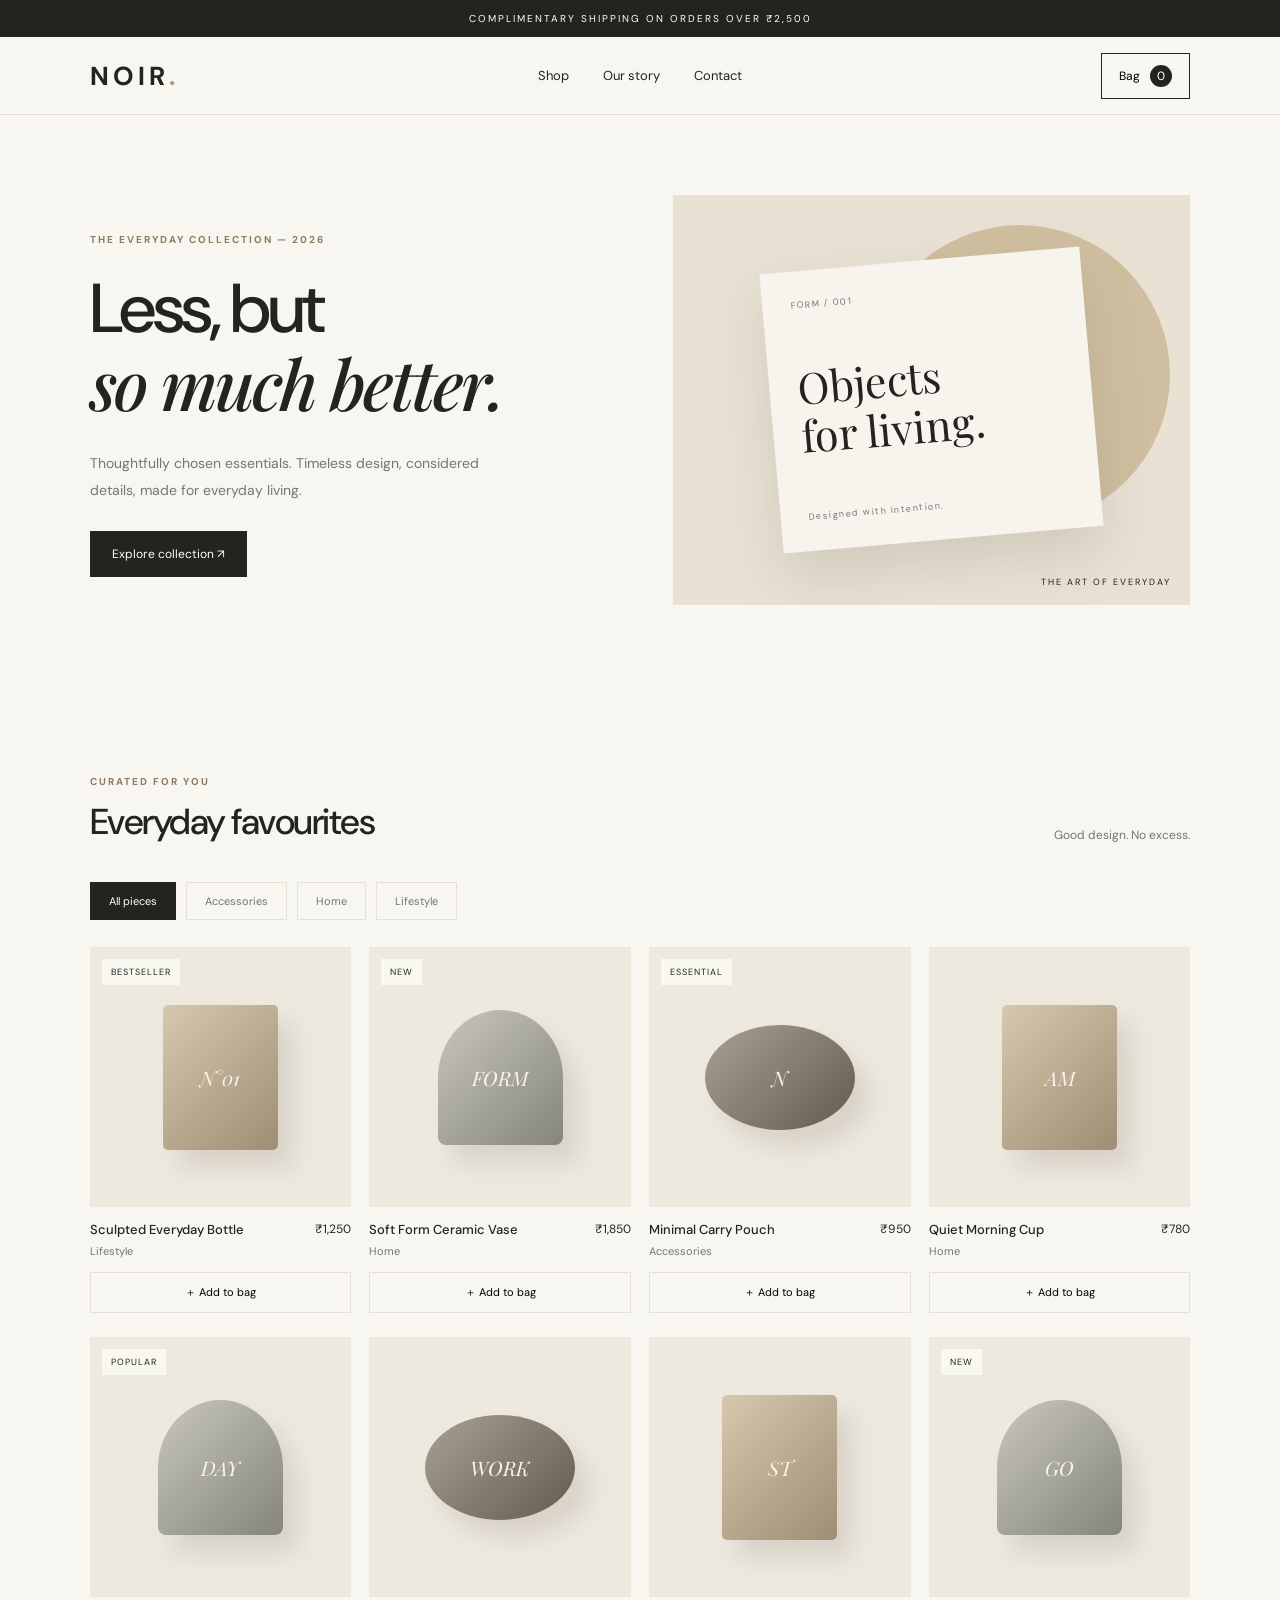
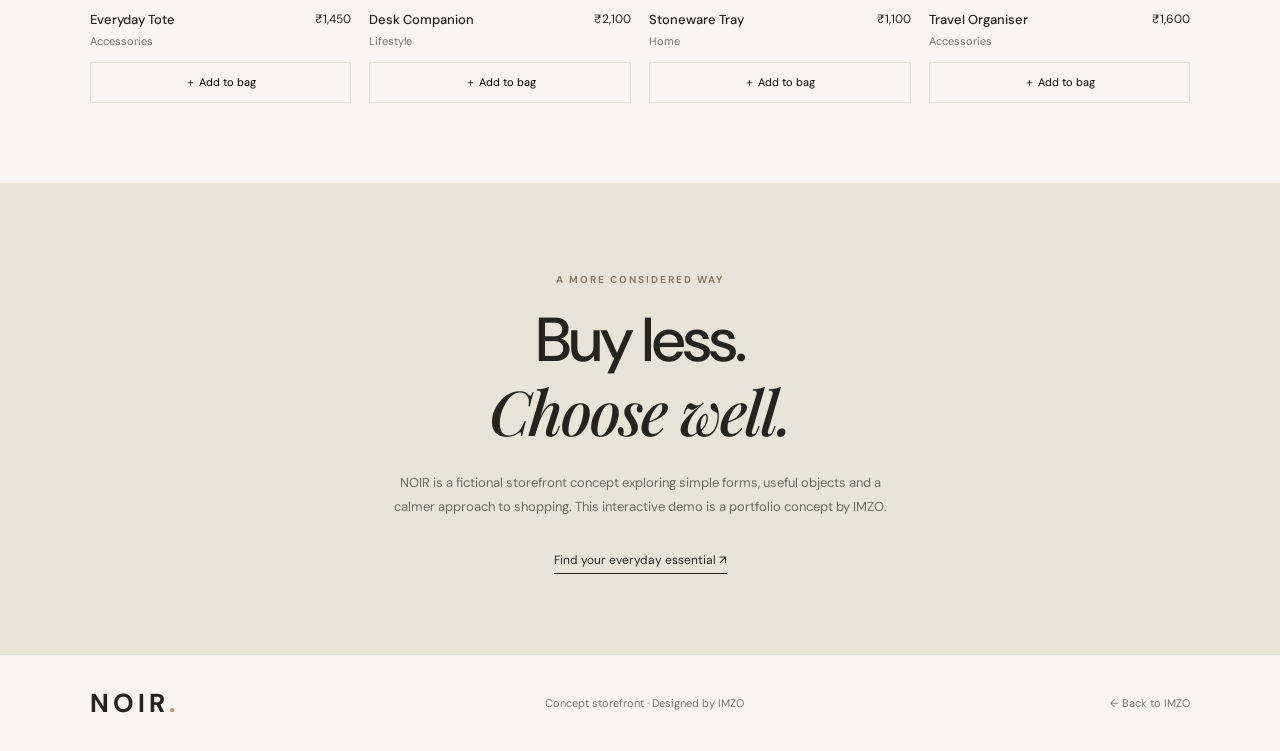
==== demos/ecommerce/index.html @ da0cf643 "Add IMZO website and demos" ====
<!DOCTYPE html>
<html lang="en">
<head>
  <meta charset="UTF-8">
  <meta name="viewport" content="width=device-width, initial-scale=1.0">
  <meta name="description" content="A premium demo storefront created by IMZO.">
  <title>NOIR — Modern Essentials</title>
  <link rel="stylesheet" href="style.css">
  <script src="script.js" defer></script>
</head>
<body>
  <div class="announcement">COMPLIMENTARY SHIPPING ON ORDERS OVER ₹2,500</div>
  <header class="header">
    <a class="logo" href="#">NOIR<span>.</span></a>
    <nav>
      <a href="#shop">Shop</a>
      <a href="#story">Our story</a>
      <a href="#footer">Contact</a>
    </nav>
    <button class="cart-button" id="cartButton">Bag <span id="cartCount">0</span></button>
  </header>

  <main>
    <section class="hero">
      <div class="hero-copy">
        <p class="eyebrow">THE EVERYDAY COLLECTION — 2026</p>
        <h1>Less, but<br><em>so much better.</em></h1>
        <p>Thoughtfully chosen essentials. Timeless design, considered details, made for everyday living.</p>
        <a class="button" href="#shop">Explore collection ↗</a>
      </div>
      <div class="hero-art" role="img" aria-label="Abstract neutral-toned product campaign">
        <div class="sun"></div><div class="art-card"><span>FORM / 001</span><strong>Objects<br>for living.</strong><small>Designed with intention.</small></div>
        <div class="art-caption">THE ART OF EVERYDAY</div>
      </div>
    </section>

    <section class="shop section" id="shop">
      <div class="section-heading"><div><p class="eyebrow">CURATED FOR YOU</p><h2>Everyday favourites</h2></div><p>Good design. No excess.</p></div>
      <div class="filters" id="filters">
        <button class="filter active" data-category="All">All pieces</button>
        <button class="filter" data-category="Accessories">Accessories</button>
        <button class="filter" data-category="Home">Home</button>
        <button class="filter" data-category="Lifestyle">Lifestyle</button>
      </div>
      <div class="products" id="products"></div>
    </section>

    <section class="story section" id="story">
      <p class="eyebrow">A MORE CONSIDERED WAY</p>
      <h2>Buy less.<br><em>Choose well.</em></h2>
      <p>NOIR is a fictional storefront concept exploring simple forms, useful objects and a calmer approach to shopping. This interactive demo is a portfolio concept by IMZO.</p>
      <a class="text-link" href="#shop">Find your everyday essential ↗</a>
    </section>
  </main>

  <footer id="footer"><a class="logo" href="#">NOIR<span>.</span></a><p>Concept storefront · Designed by IMZO</p><a href="../../index.html">← Back to IMZO</a></footer>

  <dialog id="cartDialog">
    <div class="dialog-head"><h2>Your bag</h2><button id="closeCart" aria-label="Close cart">✕</button></div>
    <div id="cartItems"></div>
    <div class="cart-total">Subtotal <strong id="cartTotal">₹0</strong></div>
    <p class="cart-note">Demo only — checkout and payments are not enabled.</p>
    <button class="button full" id="checkoutButton">Continue</button>
  </dialog>
  <div class="toast" id="toast" role="status" aria-live="polite"></div>
</body>
</html>
---- demos/ecommerce/style.css ----
﻿@import url('https://fonts.googleapis.com/css2?family=DM+Sans:wght@400;500;600;700&family=Playfair+Display:ital,wght@0,500;0,600;1,500;1,600&display=swap');

:root {
  --ink: #24231f;
  --muted: #77756f;
  --paper: #f8f6f1;
  --cream: #eee9df;
  --sand: #d4c2a2;
  --line: #e5dfd4;
}

* {
  box-sizing: border-box;
}

html {
  scroll-behavior: smooth;
}

body {
  margin: 0;
  background: var(--paper);
  color: var(--ink);
  font-family: 'DM Sans', sans-serif;
}

a {
  color: inherit;
  text-decoration: none;
  transition: color .25s ease;
}

a:hover {
  color: #927b56;
}

button {
  font: inherit;
  cursor: pointer;
  transition: all .25s ease;
}

button:focus-visible,
a:focus-visible {
  outline: 2px solid #a58a60;
  outline-offset: 4px;
}

::selection {
  background: var(--sand);
  color: var(--ink);
}

.announcement {
  background: var(--ink);
  color: white;
  text-align: center;
  padding: 12px;
  font-size: 10px;
  letter-spacing: 2px;
}

.header {
  min-height: 78px;
  padding: 0 7%;
  display: flex;
  align-items: center;
  justify-content: space-between;
  gap: 20px;
  border-bottom: 1px solid var(--line);
  background: var(--paper);
}

.logo {
  font-size: 26px;
  font-weight: 700;
  letter-spacing: 4px;
}

.logo span {
  color: #b39a72;
}

.header nav {
  display: flex;
  gap: 34px;
  font-size: 13px;
}

.cart-button {
  border: 1px solid var(--ink);
  background: transparent;
  padding: 11px 17px;
  font-size: 12px;
}

.cart-button span {
  display: inline-block;
  background: var(--ink);
  color: white;
  padding: 3px 7px;
  border-radius: 50%;
  margin-left: 7px;
}

.hero {
  display: grid;
  grid-template-columns: 1fr 1fr;
  min-height: 570px;
  padding: 65px 7%;
  gap: 6%;
  align-items: center;
}

.hero-copy {
  max-width: 490px;
}

.eyebrow {
  font-size: 10px;
  letter-spacing: 2px;
  font-weight: 700;
  color: #8b7b60;
}

.hero h1 {
  font-size: clamp(42px, 5.4vw, 74px);
  line-height: 1.08;
  letter-spacing: -3px;
  font-weight: 500;
  margin: 25px 0;
}

.hero h1 em,
.story h2 em {
  font-family: 'Playfair Display', serif;
  font-weight: 500;
}

.hero-copy > p:not(.eyebrow) {
  color: var(--muted);
  line-height: 1.9;
  font-size: 14px;
  max-width: 390px;
  margin-bottom: 28px;
}

.button {
  display: inline-flex;
  align-items: center;
  justify-content: center;
  background: var(--ink);
  color: white;
  padding: 15px 22px;
  border: 0;
  font-size: 12px;
}

.button:hover {
  transform: translateY(-2px);
  background: #514b40;
  color: white;
}

.hero-art {
  min-height: 410px;
  background: #e8e1d4;
  position: relative;
  overflow: hidden;
  display: grid;
  place-items: center;
}

.sun {
  position: absolute;
  width: 300px;
  height: 300px;
  border-radius: 50%;
  background: #d0bea0;
  top: 30px;
  right: 4%;
}

.art-card {
  position: relative;
  background: #f7f4ed;
  width: 62%;
  min-height: 280px;
  box-shadow: 0 25px 55px #71695730;
  padding: 28px;
  display: flex;
  flex-direction: column;
  justify-content: space-between;
  transform: rotate(-5deg);
  transition: transform .4s ease;
}

.hero-art:hover .art-card {
  transform: rotate(-2deg) translateY(-4px);
}

.art-card span,
.art-card small {
  font-size: 9px;
  letter-spacing: 1.5px;
  color: #777;
}

.art-card strong {
  font: clamp(26px, 3.4vw, 43px)/1.15 'Playfair Display', serif;
}

.art-caption {
  position: absolute;
  bottom: 17px;
  right: 19px;
  font-size: 9px;
  letter-spacing: 2px;
}

.section {
  padding: 80px 7%;
}

.section-heading {
  display: flex;
  justify-content: space-between;
  align-items: end;
  gap: 20px;
}

.section-heading h2 {
  font-size: 36px;
  font-weight: 500;
  letter-spacing: -1.5px;
  margin: 10px 0;
}

.section-heading > p {
  font-size: 12px;
  color: var(--muted);
}

.filters {
  display: flex;
  flex-wrap: wrap;
  gap: 10px;
  margin: 27px 0;
}

.filter {
  border: 1px solid var(--line);
  background: transparent;
  padding: 11px 18px;
  font-size: 11px;
  color: var(--muted);
}

.filter.active,
.filter:hover {
  background: var(--ink);
  color: white;
  border-color: var(--ink);
}

.products {
  display: grid;
  grid-template-columns: repeat(4, minmax(0, 1fr));
  gap: 24px 18px;
}

.product-card {
  min-width: 0;
  transition: transform .3s ease;
}

.product-card:hover {
  transform: translateY(-5px);
}

.product-visual {
  height: 260px;
  display: grid;
  place-items: center;
  position: relative;
  overflow: hidden;
  background: linear-gradient(145deg, #eee9df, #e5ded1);
  transition: box-shadow .3s ease;
}

.product-card:hover .product-visual {
  box-shadow: 0 18px 36px #24231f15;
}

.product-visual .shape {
  width: 115px;
  height: 145px;
  background: linear-gradient(135deg, #d6c7ae, #9f8e74);
  box-shadow: 15px 18px 25px #5d514426;
  border-radius: 5px;
  display: grid;
  place-items: center;
  font: italic 20px 'Playfair Display', serif;
  color: #f8f4ed;
  transition: transform .35s ease;
}

.product-card:nth-child(3n+2) .shape {
  background: linear-gradient(135deg, #c9c7bb, #858579);
  border-radius: 50% 50% 8px 8px;
  width: 125px;
  height: 135px;
}

.product-card:nth-child(3n) .shape {
  background: linear-gradient(135deg, #a9a095, #645b50);
  width: 150px;
  height: 105px;
  border-radius: 50%;
}

.product-card:hover .shape {
  transform: scale(1.07) rotate(-3deg);
}

.product-tag {
  position: absolute;
  top: 12px;
  left: 12px;
  background: #f8f7f0;
  padding: 7px 9px;
  font-size: 9px;
  letter-spacing: 1px;
}

.product-info {
  display: flex;
  justify-content: space-between;
  gap: 8px;
  align-items: start;
  padding: 14px 0;
}

.product-info h3 {
  font-size: 13px;
  font-weight: 500;
  margin: 0 0 6px;
}

.product-info p {
  font-size: 11px;
  color: var(--muted);
  margin: 0;
}

.price {
  font-size: 12px;
  white-space: nowrap;
}

.add-button {
  width: 100%;
  border: 1px solid var(--line);
  padding: 12px;
  background: transparent;
  font-size: 11px;
}

.add-button:hover {
  background: var(--ink);
  color: white;
  border-color: var(--ink);
}

.story {
  background: #eae4d8;
  text-align: center;
}

.story h2 {
  font: 500 clamp(38px, 5vw, 62px)/1.15 'DM Sans', sans-serif;
  letter-spacing: -2px;
  margin: 18px 0;
}

.story > p:not(.eyebrow) {
  max-width: 520px;
  margin: 20px auto;
  color: #6f6a60;
  font-size: 13px;
  line-height: 1.9;
}

.text-link {
  display: inline-block;
  border-bottom: 1px solid;
  padding-bottom: 5px;
  font-size: 12px;
  margin-top: 12px;
}

footer {
  display: flex;
  align-items: center;
  justify-content: space-between;
  gap: 20px;
  padding: 30px 7%;
  border-top: 1px solid var(--line);
  font-size: 11px;
  color: var(--muted);
}

footer .logo {
  color: var(--ink);
}

dialog {
  width: min(440px, calc(100% - 30px));
  border: 1px solid var(--line);
  padding: 25px;
  background: var(--paper);
  color: var(--ink);
  box-shadow: 0 20px 80px #0003;
}

dialog::backdrop {
  background: #17161380;
}

.dialog-head {
  display: flex;
  justify-content: space-between;
  align-items: center;
  border-bottom: 1px solid var(--line);
  padding-bottom: 15px;
}

.dialog-head h2 {
  font-size: 22px;
  font-weight: 500;
  margin: 0;
}

.dialog-head button {
  border: 0;
  background: transparent;
  font-size: 18px;
}

.cart-row {
  display: flex;
  justify-content: space-between;
  gap: 10px;
  padding: 15px 0;
  border-bottom: 1px solid var(--line);
  font-size: 12px;
}

.cart-row button {
  border: 0;
  background: transparent;
  color: #8a5d4c;
}

.cart-total {
  display: flex;
  justify-content: space-between;
  padding: 20px 0;
}

.cart-note {
  font-size: 11px;
  color: var(--muted);
  line-height: 1.6;
}

.full {
  width: 100%;
}

.toast {
  position: fixed;
  bottom: 20px;
  left: 50%;
  transform: translate(-50%, 20px);
  background: var(--ink);
  color: white;
  padding: 13px 18px;
  font-size: 12px;
  opacity: 0;
  pointer-events: none;
  transition: .25s;
}

.toast.show {
  opacity: 1;
  transform: translate(-50%, 0);
}

@media (max-width: 850px) {
  .hero {
    padding-top: 45px;
    min-height: auto;
  }

  .hero-art {
    min-height: 340px;
  }

  .products {
    grid-template-columns: repeat(2, minmax(0, 1fr));
  }

  .product-visual {
    height: 220px;
  }

  .section {
    padding-top: 60px;
    padding-bottom: 60px;
  }
}

@media (max-width: 560px) {
  .header {
    padding: 15px 5%;
    flex-wrap: wrap;
  }

  .header nav {
    gap: 13px;
    font-size: 11px;
  }

  .logo {
    font-size: 21px;
    letter-spacing: 2px;
  }

  .cart-button {
    padding: 9px;
    font-size: 10px;
  }

  .hero {
    grid-template-columns: 1fr;
    padding: 43px 5%;
    gap: 30px;
  }

  .hero h1 {
    letter-spacing: -2px;
  }

  .hero-art {
    min-height: 320px;
  }

  .section {
    padding: 55px 5%;
  }

  .section-heading {
    align-items: start;
    flex-direction: column;
  }

  .section-heading h2 {
    font-size: 30px;
  }

  .products {
    gap: 18px 12px;
  }

  .product-visual {
    height: 175px;
  }

  .product-visual .shape {
    transform: scale(.8);
  }

  .product-info {
    flex-direction: column;
  }

  .add-button {
    padding: 10px 5px;
  }

  footer {
    padding: 25px 5%;
    flex-wrap: wrap;
  }

  footer p {
    order: 3;
    width: 100%;
  }
}

@media (prefers-reduced-motion: reduce) {
  *,
  *::before,
  *::after {
    scroll-behavior: auto !important;
    transition-duration: .01ms !important;
    animation-duration: .01ms !important;
  }
}

/* NOIR PRODUCT IMAGE VISIBILITY FIX */
dialog {
  max-height: 85vh;
  max-height: 85dvh;
  overflow-y: auto;
}

dialog img {
  display: block;
  width: 100%;
  max-width: 100%;
  height: auto;
  max-height: 55vh;
  object-fit: contain;
  object-position: center;
}

@media (max-width: 560px) {
  dialog {
    width: calc(100% - 24px);
    max-width: 440px;
    max-height: 85vh;
    max-height: 85dvh;
    padding: 18px;
    overflow-x: hidden;
    overflow-y: auto;
  }

  dialog img {
    width: 100%;
    height: auto;
    max-height: 48vh;
    object-fit: contain;
    object-position: center;
  }
}
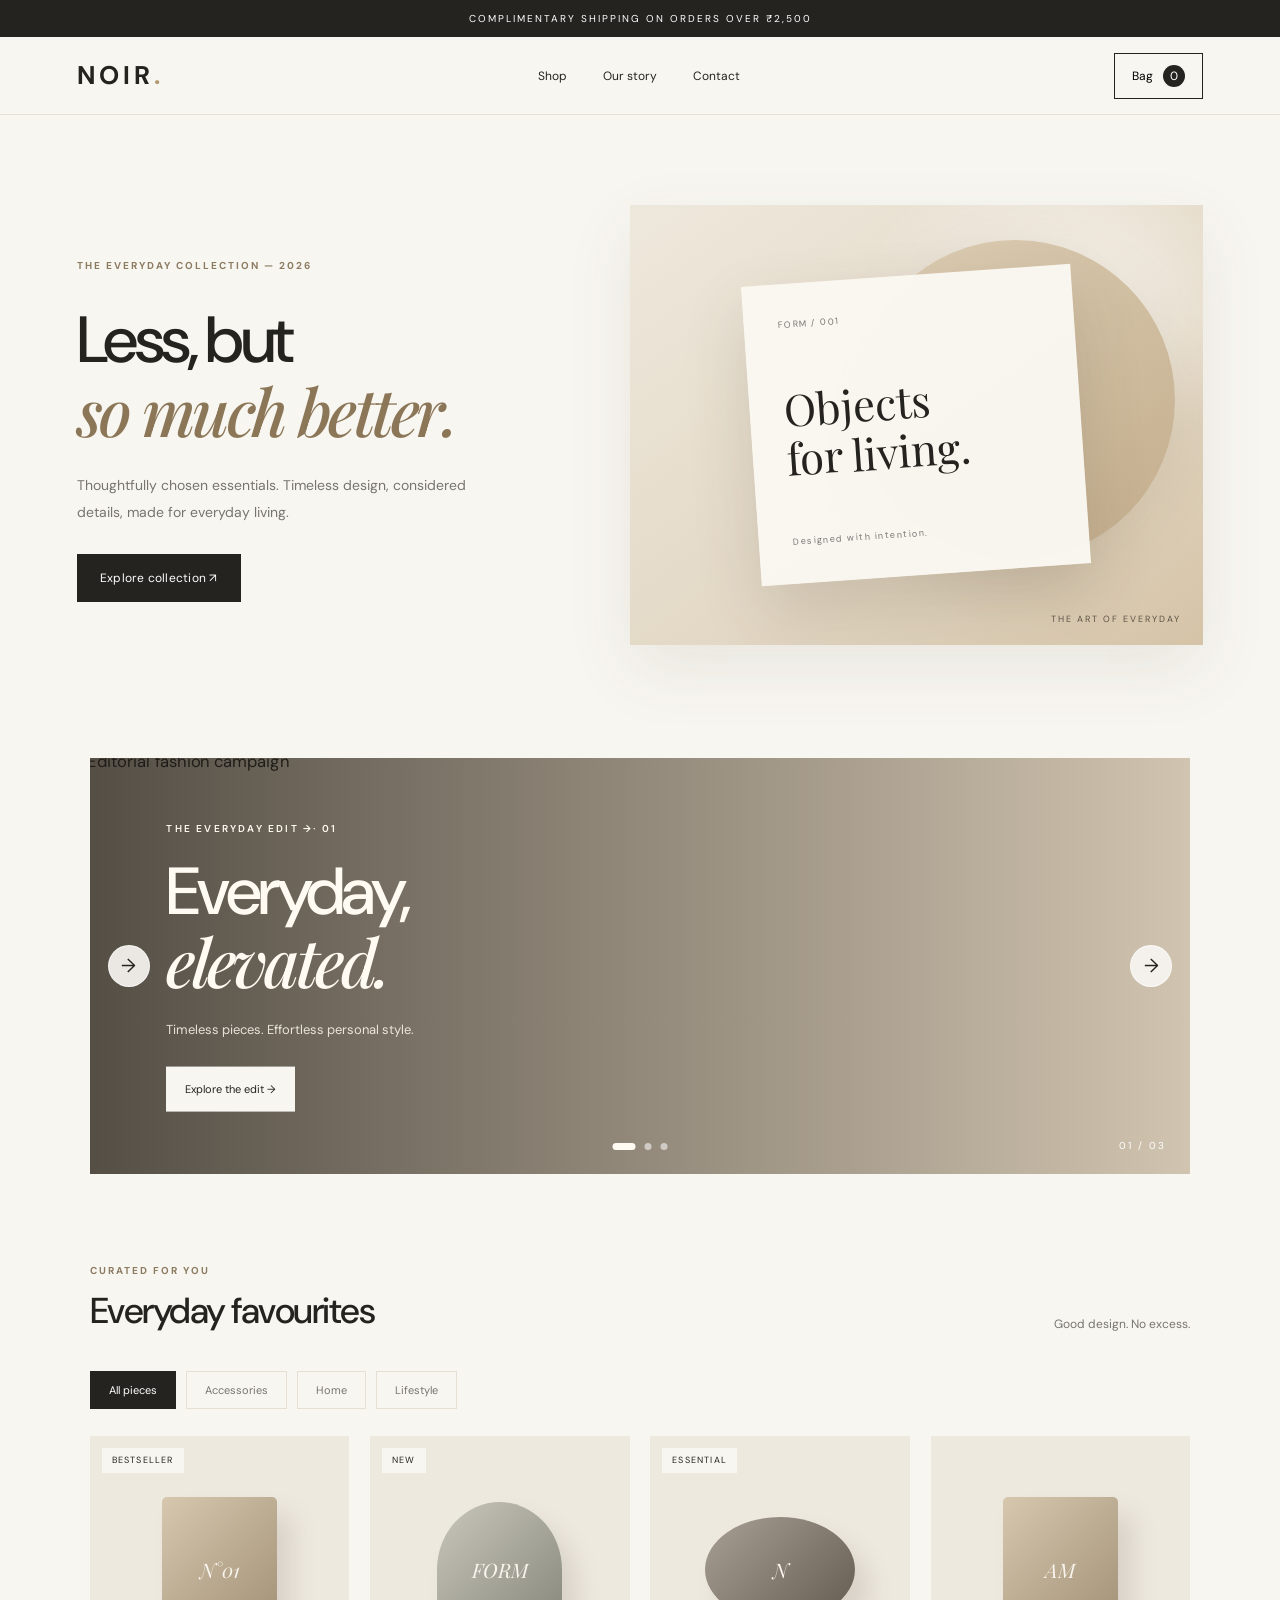
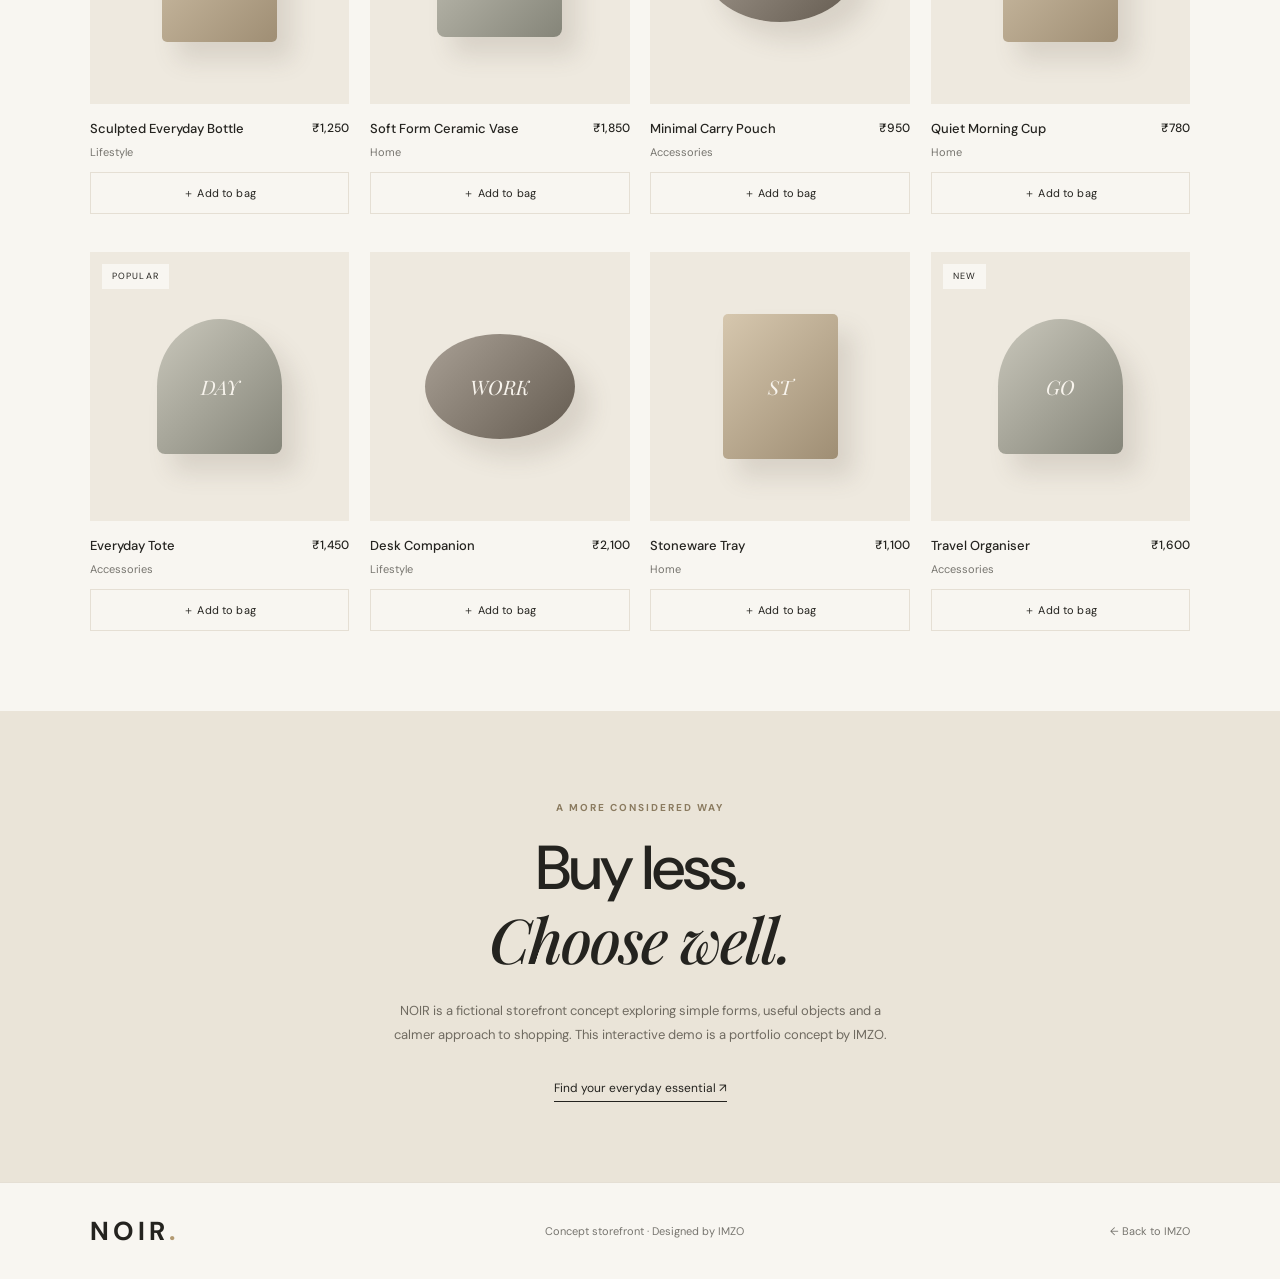
==== commit e29ccfa7: "Polish IMZO website and demo pages" ====
--- a/demos/ecommerce/index.html
+++ b/demos/ecommerce/index.html
@@ -34,7 +34,53 @@
       </div>
     </section>
 
-    <section class="shop section" id="shop">
+        <!-- NOIR CAMPAIGN SLIDER -->
+    <section class="campaign-slider" aria-label="NOIR campaigns">
+      <div class="campaign-track" id="campaignTrack">
+        <article class="campaign-slide is-active">
+          <img src="https://images.unsplash.com/photo-1539109136881-3be0616acf4b?auto=format&fit=crop&w=1800&q=85" alt="Editorial fashion campaign">
+          <div class="campaign-shade"></div>
+          <div class="campaign-copy">
+            <p class="campaign-eyebrow">THE EVERYDAY EDIT &rarr;· 01</p>
+            <h2>Everyday,<br><em>elevated.</em></h2>
+            <p>Timeless pieces. Effortless personal style.</p>
+            <a href="#shop" class="campaign-cta">Explore the edit &rarr;</a>
+          </div>
+          <span class="campaign-index">01 / 03</span>
+        </article>
+        <article class="campaign-slide">
+          <img src="https://images.unsplash.com/photo-1616486338812-3dadae4b4ace?auto=format&fit=crop&w=1800&q=85" alt="Warm minimalist home interior" loading="lazy">
+          <div class="campaign-shade"></div>
+          <div class="campaign-copy">
+            <p class="campaign-eyebrow">OBJECTS FOR LIVING &rarr;· 02</p>
+            <h2>Make room<br><em>for better.</em></h2>
+            <p>Thoughtful objects for the spaces you love.</p>
+            <a href="#shop" class="campaign-cta">Discover home &rarr;—</a>
+          </div>
+          <span class="campaign-index">02 / 03</span>
+        </article>
+        <article class="campaign-slide">
+          <img src="https://images.unsplash.com/photo-1548036328-c9fa89d128fa?auto=format&fit=crop&w=1800&q=85" alt="Premium everyday accessories" loading="lazy">
+          <div class="campaign-shade"></div>
+          <div class="campaign-copy">
+            <p class="campaign-eyebrow">THE FINISHING TOUCH &rarr;· 03</p>
+            <h2>Small details.<br><em>Lasting style.</em></h2>
+            <p>Everyday essentials, thoughtfully selected.</p>
+            <a href="#shop" class="campaign-cta">Find your essential &rarr;</a>
+          </div>
+          <span class="campaign-index">03 / 03</span>
+        </article>
+      </div>
+      <button class="campaign-arrow campaign-prev" type="button" aria-label="Previous campaign">&rarr;</button>
+      <button class="campaign-arrow campaign-next" type="button" aria-label="Next campaign">&rarr;</button>
+      <div class="campaign-pagination" aria-label="Choose campaign">
+        <button class="campaign-dot is-active" data-slide-to="0" aria-label="Campaign 1" aria-current="true"></button>
+        <button class="campaign-dot" data-slide-to="1" aria-label="Campaign 2"></button>
+        <button class="campaign-dot" data-slide-to="2" aria-label="Campaign 3"></button>
+      </div>
+    </section>
+    <!-- END NOIR CAMPAIGN SLIDER -->
+<section class="shop section" id="shop">
       <div class="section-heading"><div><p class="eyebrow">CURATED FOR YOU</p><h2>Everyday favourites</h2></div><p>Good design. No excess.</p></div>
       <div class="filters" id="filters">
         <button class="filter active" data-category="All">All pieces</button>
--- a/demos/ecommerce/style.css
+++ b/demos/ecommerce/style.css
@@ -1,4 +1,4 @@
-﻿@import url('https://fonts.googleapis.com/css2?family=DM+Sans:wght@400;500;600;700&family=Playfair+Display:ital,wght@0,500;0,600;1,500;1,600&display=swap');
+@import url('https://fonts.googleapis.com/css2?family=DM+Sans:wght@400;500;600;700&family=Playfair+Display:ital,wght@0,500;0,600;1,500;1,600&display=swap');
 
 :root {
   --ink: #24231f;
@@ -646,3 +646,430 @@
     object-position: center;
   }
 }
+
+/* ==========================================
+   NOIR — PREMIUM HERO POLISH V1
+   Warm editorial storefront
+   ========================================== */
+
+.header {
+  position: relative;
+  z-index: 20;
+  padding: 0 clamp(20px, 6vw, 88px);
+  gap: 24px;
+  background: rgba(248, 246, 241, 0.96);
+}
+
+.header .logo {
+  flex-shrink: 0;
+  font-size: clamp(22px, 2vw, 28px);
+  letter-spacing: 4px;
+}
+
+.header nav {
+  align-items: center;
+  flex-wrap: wrap;
+  gap: clamp(16px, 3vw, 36px);
+}
+
+.header nav a {
+  font-size: 12px;
+}
+
+.cart-button {
+  flex-shrink: 0;
+  transition: background .25s ease, color .25s ease;
+}
+
+.cart-button:hover {
+  background: var(--ink);
+  color: #fff;
+}
+
+.hero {
+  position: relative;
+  grid-template-columns: minmax(0, .92fr) minmax(0, 1.08fr);
+  gap: clamp(28px, 5vw, 76px);
+  padding: clamp(54px, 7vw, 92px) clamp(20px, 6vw, 88px);
+  min-height: 600px;
+  overflow: hidden;
+}
+
+.hero-copy {
+  position: relative;
+  z-index: 2;
+  max-width: 520px;
+}
+
+.hero-copy .eyebrow {
+  display: inline-block;
+  margin-bottom: 8px;
+  line-height: 1.8;
+}
+
+.hero h1 {
+  margin: 22px 0;
+  font-size: clamp(43px, 5.1vw, 76px);
+  line-height: 1.07;
+  letter-spacing: -.055em;
+}
+
+.hero h1 em {
+  color: #8b7657;
+  font-style: italic;
+}
+
+.hero-copy > p:not(.eyebrow) {
+  max-width: 410px;
+  font-size: 14px;
+  line-height: 1.95;
+}
+
+.hero-copy .button {
+  min-height: 48px;
+  padding: 16px 23px;
+  letter-spacing: .02em;
+}
+
+.hero-art {
+  isolation: isolate;
+  min-width: 0;
+  min-height: 440px;
+  background:
+    radial-gradient(ellipse at 76% 22%, rgba(255,255,255,.62), transparent 33%),
+    linear-gradient(145deg, #eee8dc, #e3d8c5 60%, #d5c3a7);
+  box-shadow: 0 24px 65px rgba(83, 70, 48, .09);
+}
+
+.sun {
+  width: clamp(190px, 25vw, 330px);
+  height: auto;
+  aspect-ratio: 1;
+  top: 8%;
+  right: 5%;
+  background: linear-gradient(145deg, #ddceb5, #c3ad8c);
+  box-shadow: 0 15px 55px rgba(117, 94, 61, .12);
+}
+
+.art-card {
+  width: min(64%, 330px);
+  min-height: 300px;
+  padding: clamp(22px, 3vw, 34px);
+  background: rgba(250, 248, 242, .96);
+  box-shadow: 0 28px 65px rgba(74, 61, 42, .16);
+  transform: rotate(-4deg);
+}
+
+.art-card strong {
+  font-size: clamp(30px, 3.4vw, 45px);
+  line-height: 1.13;
+}
+
+.art-card span,
+.art-card small {
+  line-height: 1.7;
+}
+
+.art-caption {
+  bottom: 20px;
+  right: 22px;
+  color: #5d5447;
+}
+
+/* TABLET */
+@media (max-width: 850px) {
+  .hero {
+    grid-template-columns: minmax(0, 1fr) minmax(0, 1fr);
+    gap: 28px;
+    padding: 54px 5%;
+  }
+
+  .hero-art {
+    min-height: 360px;
+  }
+
+  .art-card {
+    width: 72%;
+    min-height: 250px;
+  }
+}
+
+/* MOBILE */
+@media (max-width: 560px) {
+  .header {
+    padding: 17px 5%;
+    gap: 12px;
+  }
+
+  .header nav {
+    width: 100%;
+    justify-content: center;
+    order: 3;
+    gap: 22px;
+    padding: 10px 0 2px;
+    border-top: 1px solid var(--line);
+  }
+
+  .header nav a {
+    font-size: 11px;
+  }
+
+  .hero {
+    grid-template-columns: minmax(0, 1fr);
+    gap: 30px;
+    padding: 45px 5% 38px;
+  }
+
+  .hero h1 {
+    font-size: clamp(42px, 11vw, 58px);
+    line-height: 1.08;
+    letter-spacing: -.055em;
+  }
+
+  .hero-copy > p:not(.eyebrow) {
+    font-size: 13px;
+    line-height: 1.9;
+  }
+
+  .hero-copy .button {
+    width: 100%;
+  }
+
+  .hero-art {
+    min-height: 330px;
+  }
+
+  .sun {
+    width: 230px;
+    top: 7%;
+    right: -4%;
+  }
+
+  .art-card {
+    width: 68%;
+    min-height: 235px;
+    padding: 23px;
+  }
+
+  .art-card strong {
+    font-size: 34px;
+  }
+
+  .art-caption {
+    font-size: 8px;
+    letter-spacing: 1.5px;
+  }
+}
+
+@media (prefers-reduced-motion: reduce) {
+  .hero-art,
+  .art-card,
+  .cart-button {
+    transition: none !important;
+  }
+}
+
+/* ==========================================
+   NOIR — PREMIUM PRODUCT CARDS V1
+   ========================================== */
+
+/* Product grid spacing */
+.products {
+  column-gap: clamp(14px, 1.6vw, 24px);
+  row-gap: clamp(28px, 3vw, 38px);
+  align-items: start;
+}
+
+/* Individual card */
+.product-card {
+  min-width: 0;
+  border-radius: 2px;
+  transition: transform 0.3s ease;
+}
+
+.product-card:hover {
+  transform: translateY(-4px);
+}
+
+/* Image frame */
+.product-visual {
+  position: relative;
+  height: clamp(210px, 21vw, 290px);
+  overflow: hidden;
+  background: #eee9df;
+  isolation: isolate;
+}
+
+/* Product photography */
+.product-visual img {
+  display: block;
+  width: 100%;
+  height: 100%;
+  object-fit: cover !important;
+  object-position: center;
+  transition: transform 0.55s cubic-bezier(.2, .65, .3, 1);
+}
+
+.product-card:hover .product-visual img {
+  transform: scale(1.045);
+}
+
+/* Product label */
+.product-tag {
+  z-index: 2;
+  top: 12px;
+  left: 12px;
+  padding: 8px 10px;
+  background: #f8f6f1;
+  color: #24231f;
+  font-size: 9px;
+  line-height: 1;
+  letter-spacing: 1.2px;
+}
+
+/* Name and price row */
+.product-info {
+  display: flex;
+  flex-direction: row;
+  justify-content: space-between;
+  align-items: flex-start;
+  gap: 10px;
+  padding: 15px 0 12px;
+}
+
+.product-info h3 {
+  font-size: 13px;
+  line-height: 1.5;
+  font-weight: 500;
+  margin: 0 0 5px;
+}
+
+.product-info p {
+  font-size: 11px;
+  line-height: 1.5;
+  margin: 0;
+  color: #77756f;
+}
+
+.price {
+  flex-shrink: 0;
+  font-size: 12px;
+  line-height: 1.6;
+  font-weight: 500;
+  font-variant-numeric: tabular-nums;
+}
+
+/* Add-to-bag button */
+.add-button {
+  min-height: 42px;
+  padding: 12px 10px;
+  border: 1px solid #e5dfd4;
+  background: transparent;
+  color: #24231f;
+  font-size: 11px;
+  letter-spacing: .15px;
+  transition:
+    background .25s ease,
+    color .25s ease,
+    border-color .25s ease;
+}
+
+.add-button:hover {
+  background: #24231f;
+  color: #fff;
+  border-color: #24231f;
+}
+
+.add-button:active {
+  transform: scale(.99);
+}
+
+/* Tablet */
+@media (min-width: 561px) and (max-width: 850px) {
+  .product-visual {
+    height: clamp(220px, 32vw, 280px);
+  }
+}
+
+/* Mobile */
+@media (max-width: 560px) {
+  .products {
+    column-gap: 12px;
+    row-gap: 26px;
+  }
+
+  .product-visual {
+    height: clamp(165px, 48vw, 230px);
+  }
+
+  .product-info {
+    gap: 5px;
+    padding: 12px 0 10px;
+  }
+
+  .product-info h3 {
+    font-size: 12px;
+    line-height: 1.45;
+  }
+
+  .product-info p {
+    font-size: 10px;
+  }
+
+  .price {
+    font-size: 11px;
+  }
+
+  .product-tag {
+    top: 8px;
+    left: 8px;
+    padding: 7px 8px;
+    font-size: 8px;
+  }
+
+  .add-button {
+    min-height: 40px;
+    padding: 10px 4px;
+    font-size: 10px;
+  }
+}
+
+/* Respect reduced-motion settings */
+@media (prefers-reduced-motion: reduce) {
+  .product-card,
+  .product-visual img,
+  .add-button {
+    transition: none !important;
+  }
+
+  .product-card:hover,
+  .product-card:hover .product-visual img {
+    transform: none;
+  }
+}
+
+/* NOIR EDITORIAL CAMPAIGN SLIDER - POWERSHELL INSTALL */
+.campaign-slider{position:relative;width:86%;max-width:1440px;margin:24px auto 0;overflow:hidden;background:#d8cbb6;isolation:isolate}
+.campaign-track{position:relative;width:100%;aspect-ratio:2.65/1;min-height:330px}
+.campaign-slide{position:absolute;inset:0;overflow:hidden;opacity:0;visibility:hidden;pointer-events:none;transition:opacity .55s ease,visibility .55s ease}
+.campaign-slide.is-active{opacity:1;visibility:visible;pointer-events:auto}
+.campaign-slide>img{position:absolute;inset:0;width:100%;height:100%;object-fit:cover;object-position:center 42%;transition:transform 5s ease}
+.campaign-slide.is-active>img{transform:scale(1.035)}
+.campaign-shade{position:absolute;inset:0;background:linear-gradient(90deg,rgba(28,25,21,.70) 0%,rgba(28,25,21,.42) 42%,rgba(28,25,21,.04) 100%)}
+.campaign-copy{position:absolute;z-index:2;left:clamp(28px,6vw,88px);top:50%;transform:translateY(-50%);width:min(470px,68%);color:#fffaf2}
+.campaign-eyebrow{margin:0 0 20px;font-size:10px;line-height:1.6;letter-spacing:2.2px;font-weight:600}
+.campaign-copy h2{margin:0 0 18px;font-family:'DM Sans',sans-serif;font-size:clamp(38px,5.2vw,72px);font-weight:500;line-height:1.04;letter-spacing:-.055em}
+.campaign-copy h2 em{font-family:'Playfair Display',serif;font-weight:500}
+.campaign-copy>p:not(.campaign-eyebrow){margin:0 0 25px;font-size:13px;line-height:1.8;color:rgba(255,250,242,.85)}
+.campaign-cta{display:inline-flex;align-items:center;justify-content:center;min-height:45px;padding:13px 19px;background:#f8f6f1;color:#24231f;font-size:11px;transition:background .25s ease,color .25s ease}
+.campaign-cta:hover{background:#d4c2a2;color:#24231f}
+.campaign-index{position:absolute;right:24px;bottom:22px;z-index:2;color:white;font-size:10px;letter-spacing:2px}
+.campaign-arrow{position:absolute;z-index:4;top:50%;transform:translateY(-50%);width:42px;height:42px;border:1px solid rgba(255,255,255,.65);border-radius:50%;background:rgba(248,246,241,.92);color:#24231f;font-size:19px;display:grid;place-items:center;cursor:pointer}
+.campaign-arrow:hover{background:#24231f;color:#fff}
+.campaign-prev{left:18px}.campaign-next{right:18px}
+.campaign-pagination{position:absolute;z-index:4;left:50%;bottom:24px;transform:translateX(-50%);display:flex;align-items:center;gap:9px}
+.campaign-dot{width:7px;height:7px;padding:0;border:0;border-radius:50%;background:rgba(255,255,255,.55);cursor:pointer}
+.campaign-dot.is-active{width:23px;border-radius:8px;background:#fffaf2}
+@media(max-width:850px){.campaign-slider{width:90%}.campaign-track{aspect-ratio:1.8/1;min-height:350px}.campaign-copy{width:72%}}
+@media(max-width:560px){.campaign-slider{width:90%;margin-top:16px}.campaign-track{aspect-ratio:auto;height:430px;min-height:0}.campaign-slide>img{object-position:center}.campaign-shade{background:linear-gradient(0deg,rgba(24,22,19,.78) 0%,rgba(24,22,19,.30) 68%,rgba(24,22,19,.06) 100%)}.campaign-copy{left:22px;top:auto;bottom:75px;transform:none;width:calc(100% - 44px)}.campaign-eyebrow{margin-bottom:13px;font-size:9px;letter-spacing:1.5px}.campaign-copy h2{font-size:clamp(37px,10vw,52px);margin-bottom:13px}.campaign-copy>p:not(.campaign-eyebrow){max-width:280px;font-size:12px;margin-bottom:18px}.campaign-cta{min-height:42px;padding:12px 15px}.campaign-arrow{top:18px;transform:none;width:34px;height:34px;font-size:16px}.campaign-prev{left:auto;right:58px}.campaign-next{right:16px}.campaign-index{right:16px;bottom:24px;font-size:9px}.campaign-pagination{left:22px;bottom:27px;transform:none}}
+@media(prefers-reduced-motion:reduce){.campaign-slide,.campaign-slide>img,.campaign-cta{transition:none!important}}
